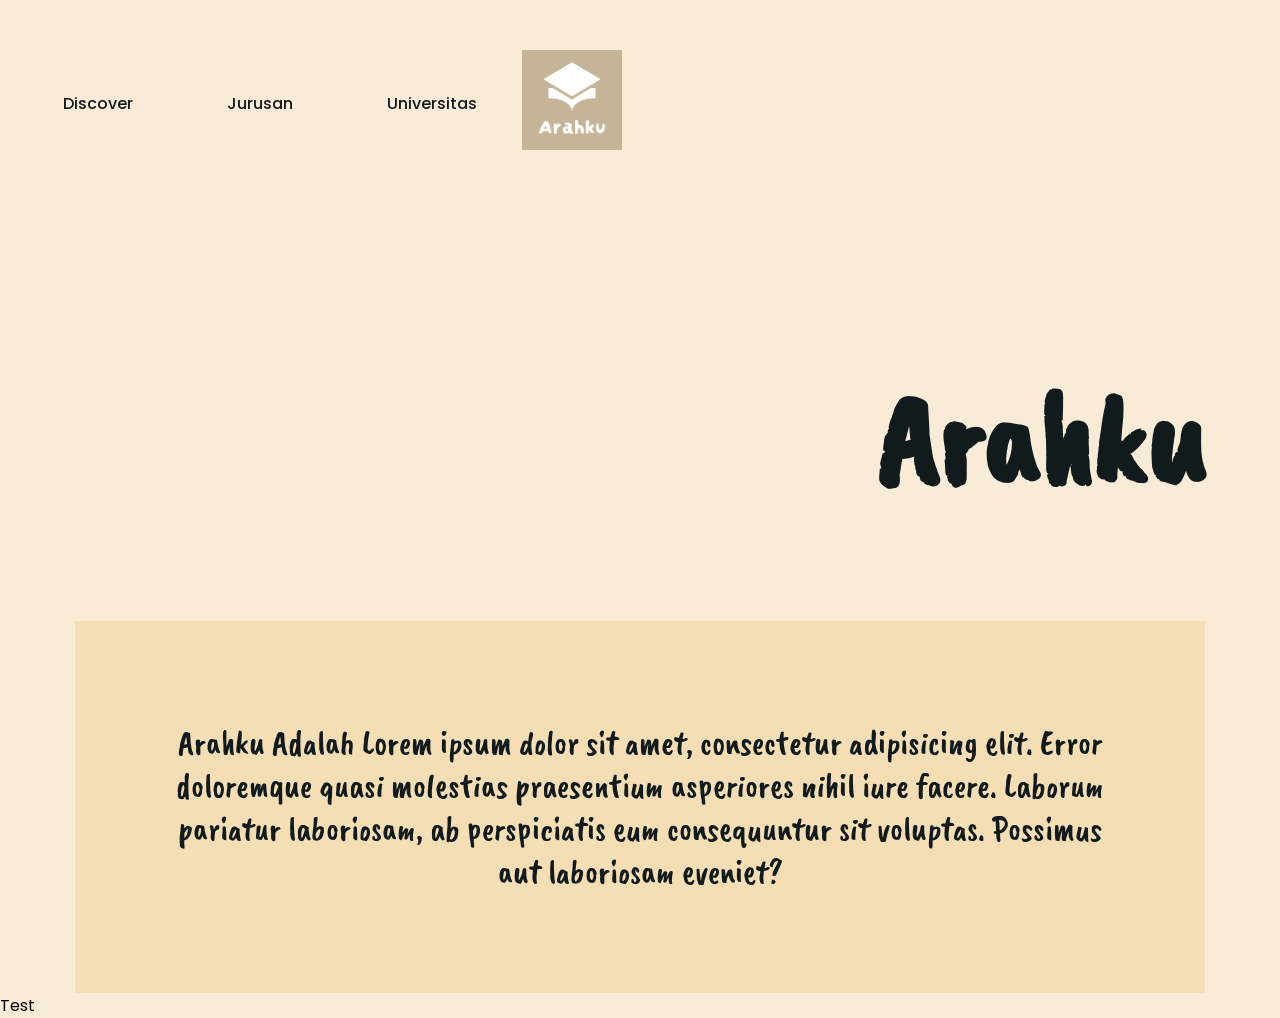
==== index.html @ 802bbb6f "0.0.1" ====
<!DOCTYPE html>
<html lang="en">

<head>
    <meta charset="UTF-8">
    <meta name="viewport" content="width=device-width, initial-scale=1.0">
    <link rel="icon" href="assets/Arahku Logo.png">
    <link rel="stylesheet" href="style.css">
    <link rel="preconnect" href="https://fonts.googleapis.com">
    <link rel="preconnect" href="https://fonts.gstatic.com" crossorigin>
    <link href="https://fonts.googleapis.com/css2?family=Caveat+Brush&display=swap" rel="stylesheet">
    <link rel="preconnect" href="https://fonts.googleapis.com">
    <link rel="preconnect" href="https://fonts.gstatic.com" crossorigin>
    <link href="https://fonts.googleapis.com/css2?family=Poppins:ital,wght@0,100;0,200;0,300;0,400;0,500;0,600;0,700;0,800;0,900;1,100;1,200;1,300;1,400;1,500;1,600;1,700;1,800;1,900&display=swap" rel="stylesheet">
    <title>Arahku</title>
</head>

    <body>
        <header>
           <div class="navbar">
                <div>
                    <nav>
                        <a href="pages/discover.html" target="_self">Discover</a>
                        <a href="pages/jurusan.html" target="_self">Jurusan</a>
                        <a href="pages/universitas.html" target="_self">Universitas</a>
                    </nav>
                </div>

                <div class="logo">
                    <img src="assets/Arahku Logo.png" alt="Logo Arahku" width="100px">
                </div>

           </div>
        </header>
    <main> 
        <div class="landingpage">
            <h1>Arahku</h1>
            <p>Arahku Adalah Lorem ipsum dolor sit amet, consectetur adipisicing elit. Error doloremque quasi molestias praesentium asperiores nihil iure facere. Laborum pariatur laboriosam, ab perspiciatis eum consequuntur sit voluptas. Possimus aut laboriosam eveniet?</p>
        </div>
        <p>Test</p>

    </main>

    </body>
</html>
---- style.css ----
* {
    margin:0px;
    box-sizing: border-box;
    padding: 0px;
}

html {
    scroll-behavior: smooth;
}

body {
    font-family: "Poppins", sans-serif;
    background-color: antiquewhite;
}

header {
    margin-top: 30px;
    display: grid;
    grid-template-columns: 1fr auto 1fr;
}

.navbar  {
    display: flex;
    justify-content: center;
    align-items: center;
    background-color: transparent;  
    flex-direction: flex-start;
    margin-top: 20px;
}

.navbar a {
    text-decoration: none;
    padding: 25px;
    color: #111A1C;
    font-weight: 500;
    font-size: 16px;
    margin-right: 20px;
    margin-left: 20px;
    transition: all 0.3s ease-in-out;
}

.navbar a:hover {
    text-decoration: none;
    font-size: 24px;
    font-weight: 600;
    transition: all 0.3s ease-in-out;
}

.landingpage {
    margin-top: 200px;
    margin-right: 75px;
    align-items: right;
    text-align: right;
    color:#111A1C;
    font-size: 65px;
    font-family: "Caveat Brush", cursive, sans-serif;
}

.landingpage > p {
    padding: 100px;
    margin-left: 75px;
    margin-top: 100px;
    background-color: wheat;
    display: flex;
    flex-direction: flex-start;
    text-align: center;
    align-items: center;
    font-size: 34px;
}
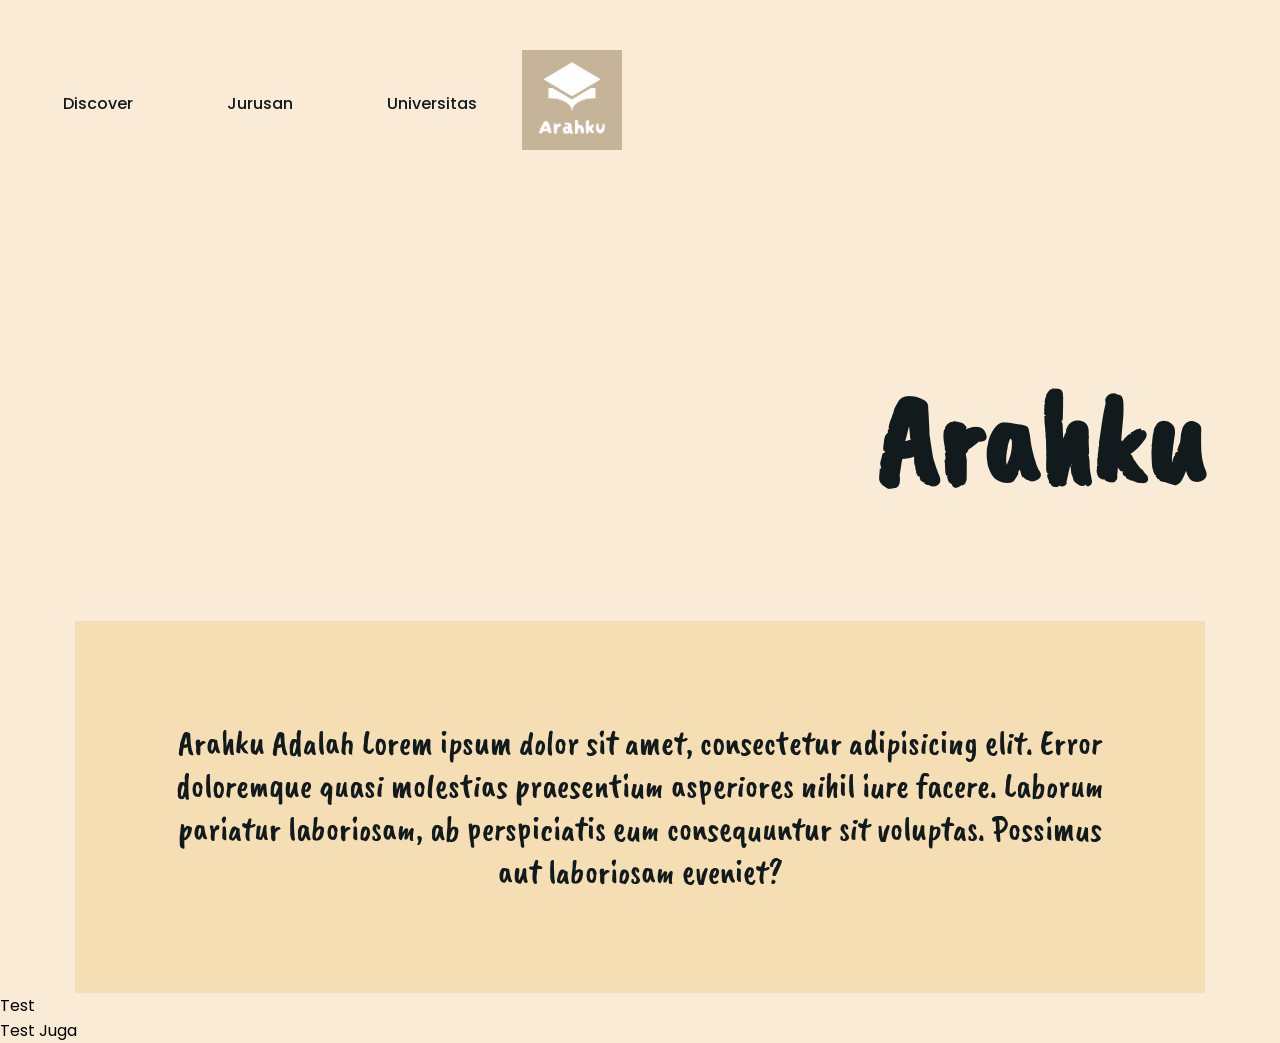
==== commit 3de51db2: "Update index.html" ====
--- a/index.html
+++ b/index.html
@@ -38,7 +38,7 @@
             <p>Arahku Adalah Lorem ipsum dolor sit amet, consectetur adipisicing elit. Error doloremque quasi molestias praesentium asperiores nihil iure facere. Laborum pariatur laboriosam, ab perspiciatis eum consequuntur sit voluptas. Possimus aut laboriosam eveniet?</p>
         </div>
         <p>Test</p>
-
+        <p>Test Juga</p>
     </main>
 
     </body>
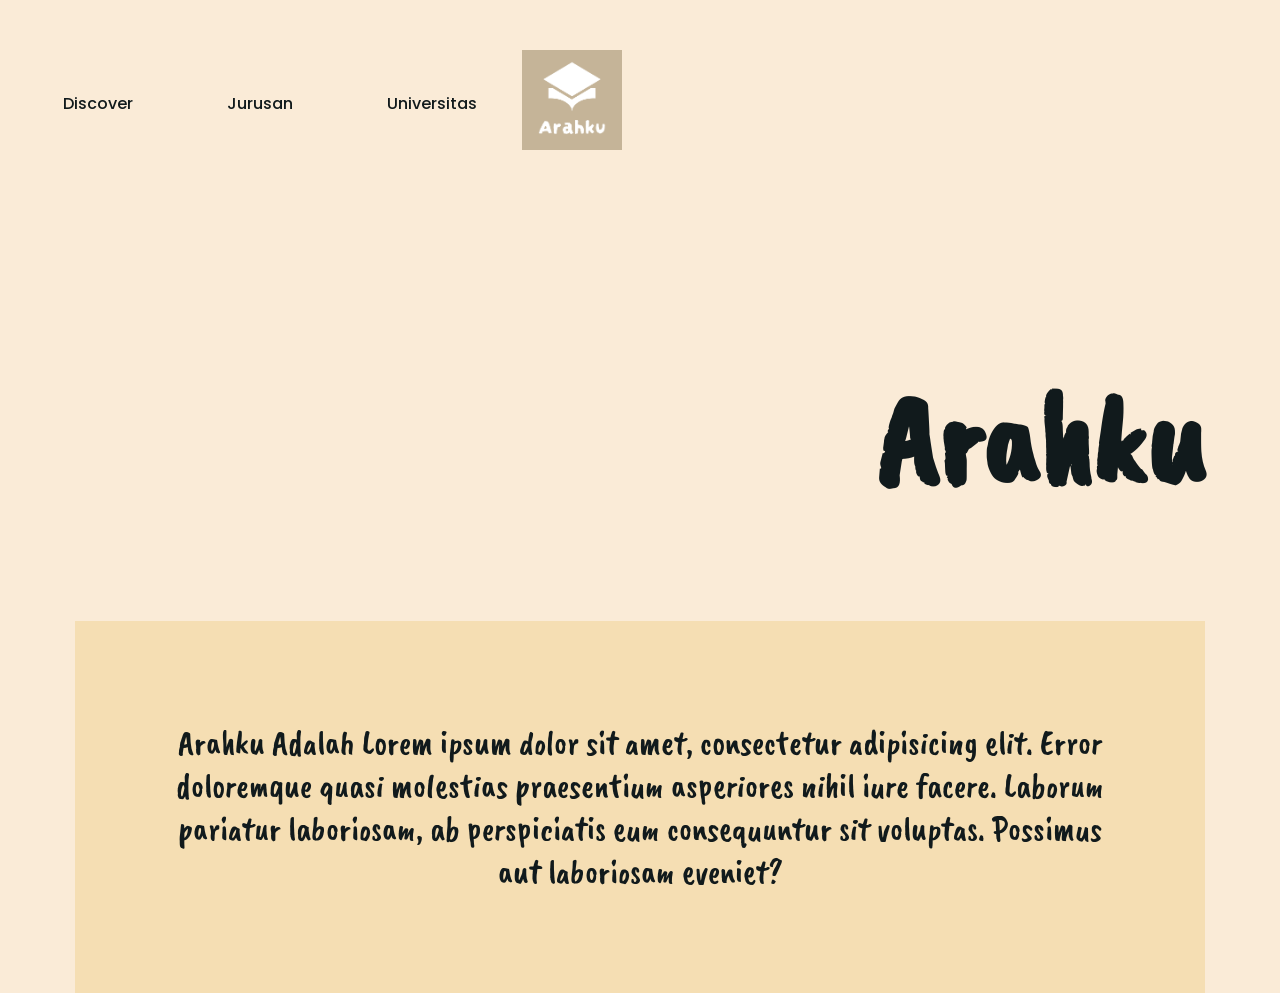
==== commit 6fae21a3: "Update index.html" ====
--- a/index.html
+++ b/index.html
@@ -37,8 +37,6 @@
             <h1>Arahku</h1>
             <p>Arahku Adalah Lorem ipsum dolor sit amet, consectetur adipisicing elit. Error doloremque quasi molestias praesentium asperiores nihil iure facere. Laborum pariatur laboriosam, ab perspiciatis eum consequuntur sit voluptas. Possimus aut laboriosam eveniet?</p>
         </div>
-        <p>Test</p>
-        <p>Test Juga</p>
     </main>
 
     </body>
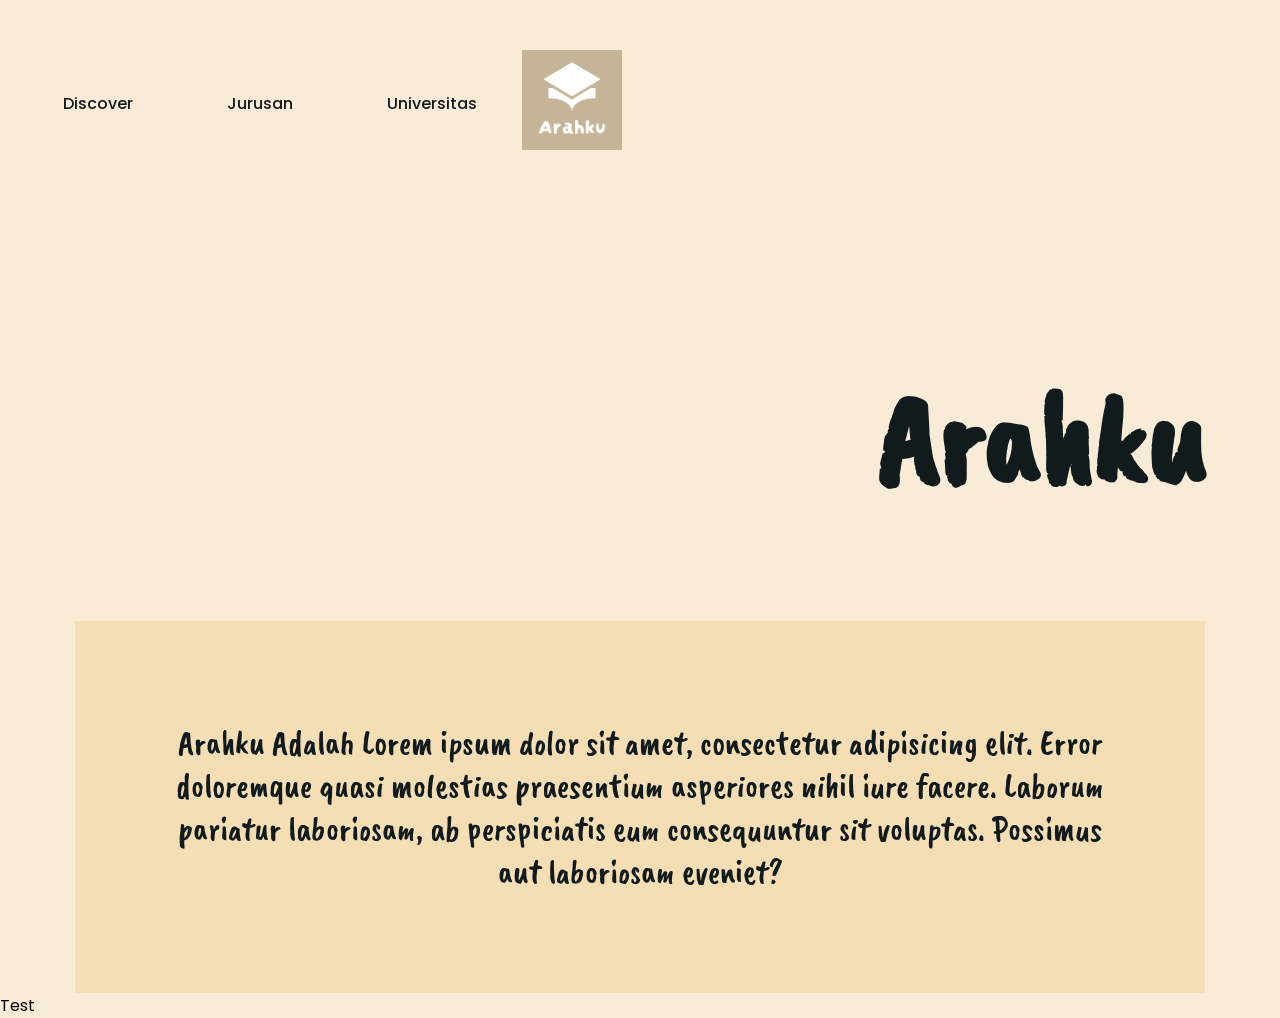
==== commit b8939139: "Update index.html" ====
--- a/index.html
+++ b/index.html
@@ -38,6 +38,6 @@
             <p>Arahku Adalah Lorem ipsum dolor sit amet, consectetur adipisicing elit. Error doloremque quasi molestias praesentium asperiores nihil iure facere. Laborum pariatur laboriosam, ab perspiciatis eum consequuntur sit voluptas. Possimus aut laboriosam eveniet?</p>
         </div>
     </main>
-
+    <p>Test</p>
     </body>
 </html>
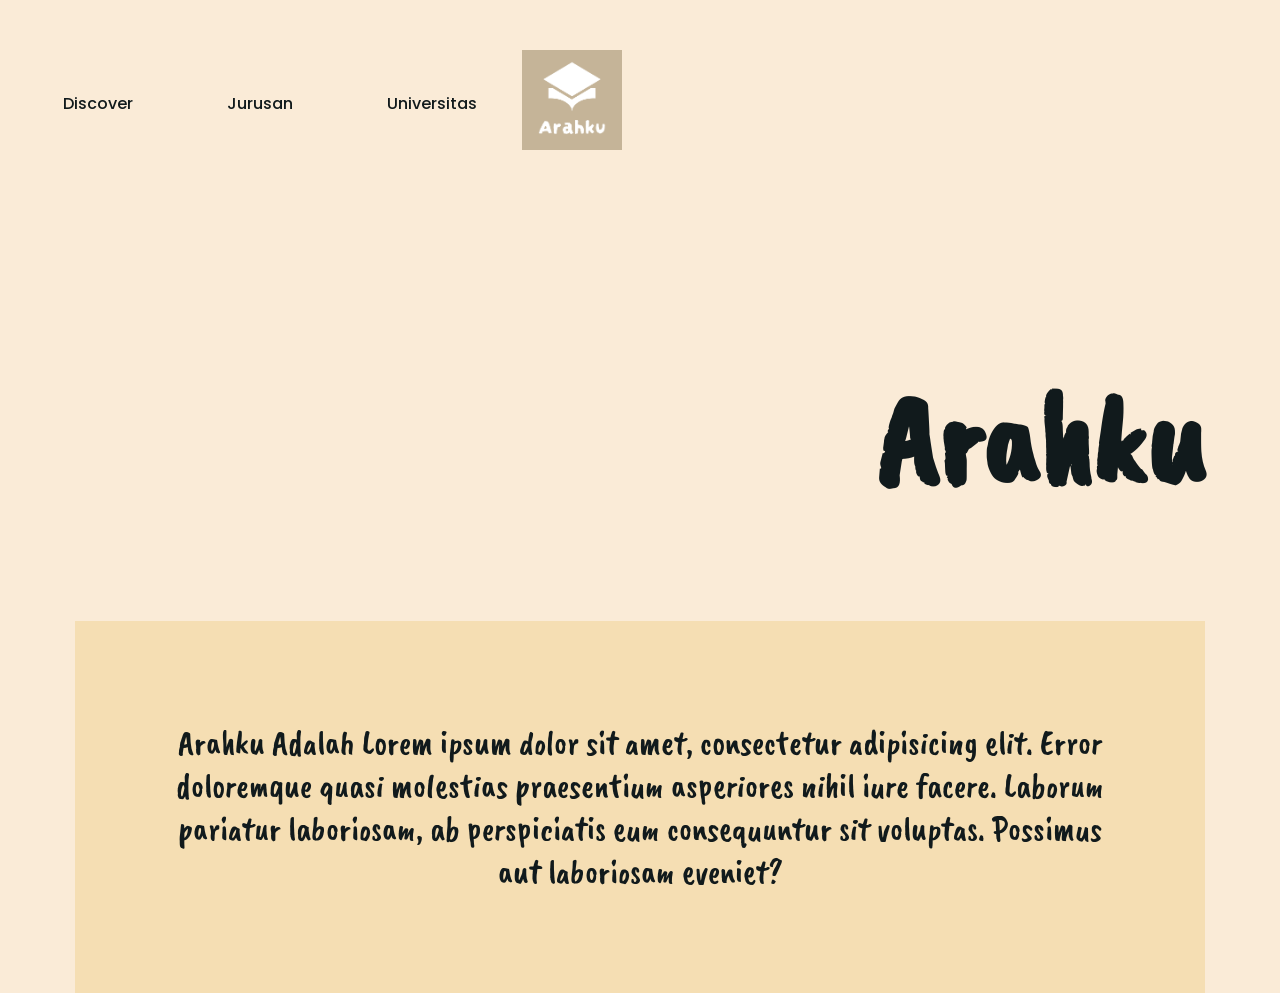
==== commit c02c2e5e: "Update index.html" ====
--- a/index.html
+++ b/index.html
@@ -38,6 +38,6 @@
             <p>Arahku Adalah Lorem ipsum dolor sit amet, consectetur adipisicing elit. Error doloremque quasi molestias praesentium asperiores nihil iure facere. Laborum pariatur laboriosam, ab perspiciatis eum consequuntur sit voluptas. Possimus aut laboriosam eveniet?</p>
         </div>
     </main>
-    <p>Test</p>
+
     </body>
 </html>
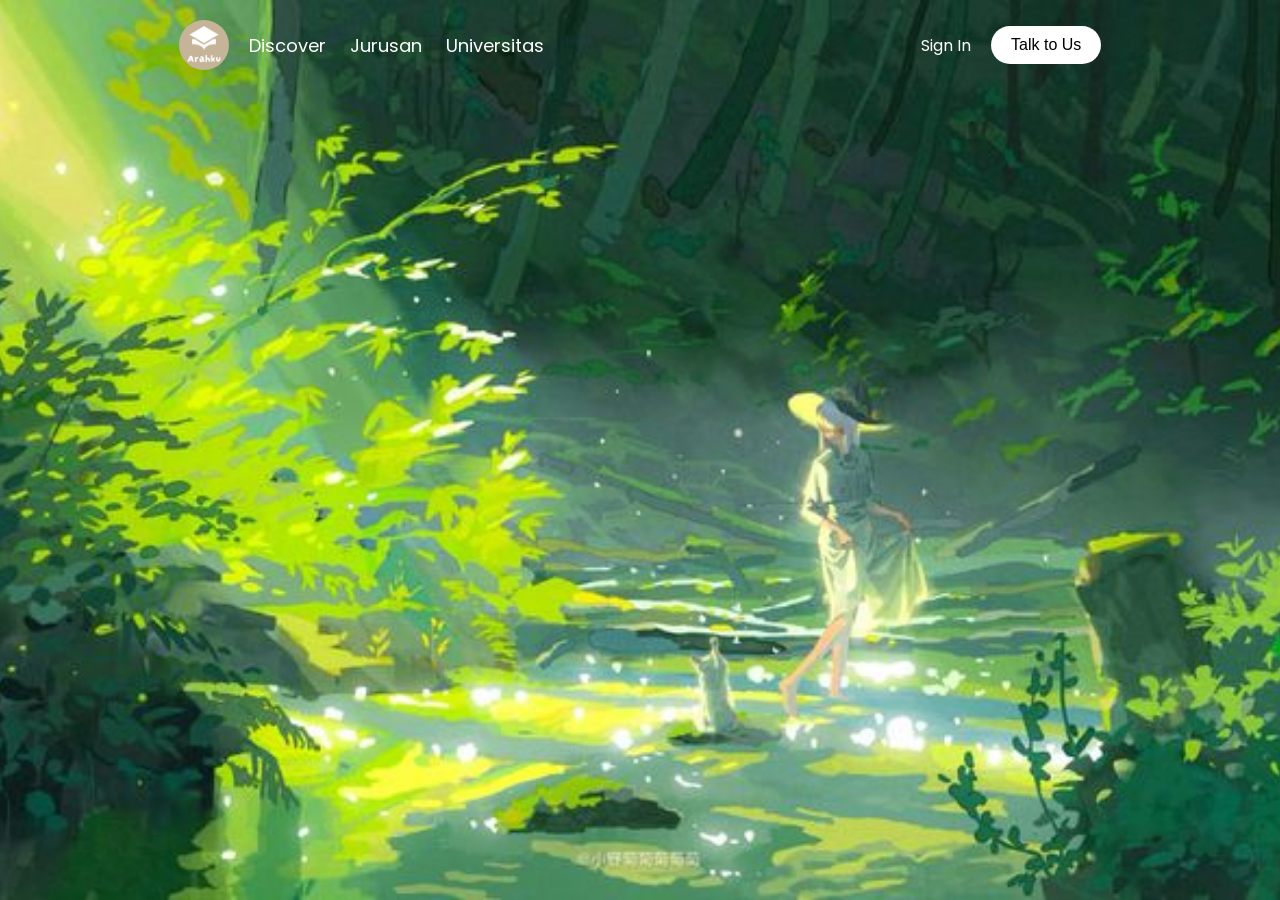
==== commit a87d9c61: "Perubahan Signifikan" ====
--- a/index.html
+++ b/index.html
@@ -17,26 +17,25 @@
 
     <body>
         <header>
-           <div class="navbar">
-                <div>
-                    <nav>
-                        <a href="pages/discover.html" target="_self">Discover</a>
-                        <a href="pages/jurusan.html" target="_self">Jurusan</a>
-                        <a href="pages/universitas.html" target="_self">Universitas</a>
-                    </nav>
-                </div>
-
-                <div class="logo">
-                    <img src="assets/Arahku Logo.png" alt="Logo Arahku" width="100px">
-                </div>
-
-           </div>
+            <div class="navbar">
+                <img src="assets/Arahku Logo.png" alt="logo">
+                <nav>
+                    
+                    <a href="discover.html">Discover</a>
+                    <a href="jurusan.html">Jurusan</a>
+                    <a href="universitas.html">Universitas</a>
+                </nav>
+            </div>
+            <div></div>
+            <div class="sign-in-navbar">
+                <a href="#">Sign In</a>
+                <button><a href="#">Talk to Us</a></button>
+            </div>
         </header>
     <main> 
-        <div class="landingpage">
-            <h1>Arahku</h1>
-            <p>Arahku Adalah Lorem ipsum dolor sit amet, consectetur adipisicing elit. Error doloremque quasi molestias praesentium asperiores nihil iure facere. Laborum pariatur laboriosam, ab perspiciatis eum consequuntur sit voluptas. Possimus aut laboriosam eveniet?</p>
-        </div>
+        <section class="hero">
+            
+        </section>
     </main>
 
     </body>
--- a/style.css
+++ b/style.css
@@ -10,62 +10,75 @@
 
 body {
     font-family: "Poppins", sans-serif;
-    background-color: antiquewhite;
+    background-image: url("assets/background.jpg");
+    background-size: cover;
+    background-position: center;
+    background-repeat: no-repeat;
+    background-attachment: fixed;
 }
 
 header {
-    margin-top: 30px;
-    display: grid;
-    grid-template-columns: 1fr auto 1fr;
+    display: flex;
+    justify-content: space-evenly;
+    align-items: center;
+    margin-top: 20px;
 }
 
-.navbar  {
+.navbar {
     display: flex;
     justify-content: center;
     align-items: center;
-    background-color: transparent;  
-    flex-direction: flex-start;
-    margin-top: 20px;
+}
+.navbar img {
+    object-fit: cover;
+    width: 50px;
+    height: auto;
+    border-radius: 50%;
+    margin-right: 20px
 }
 
 .navbar a {
     text-decoration: none;
-    padding: 25px;
-    color: #111A1C;
-    font-weight: 500;
-    font-size: 16px;
+    color: white;
+    font-size: 18px;
+    font-weight: 400;
+    font-style: bold;
     margin-right: 20px;
-    margin-left: 20px;
-    transition: all 0.3s ease-in-out;
 }
 
-.navbar a:hover {
-    text-decoration: none;
-    font-size: 24px;
-    font-weight: 600;
-    transition: all 0.3s ease-in-out;
+.sign-in-navbar {
+    display: flex;
+    gap: 20px;
+    align-items: center;
 }
 
-.landingpage {
-    margin-top: 200px;
-    margin-right: 75px;
-    align-items: right;
-    text-align: right;
-    color:#111A1C;
-    font-size: 65px;
-    font-family: "Caveat Brush", cursive, sans-serif;
+.sign-in-navbar a {
+    text-decoration: none;
+    color: white;
+    font-size: 16px;
+    font-weight: 400;
+    font-family: 'Poppins' sans-serif;
 }
 
-.landingpage > p {
-    padding: 100px;
-    margin-left: 75px;
-    margin-top: 100px;
-    background-color: wheat;
-    display: flex;
-    flex-direction: flex-start;
-    text-align: center;
-    align-items: center;
-    font-size: 34px;
+.sign-in-navbar button {
+    padding: 10px;
+    border-radius: 40px;
+    border: none;
+    background: white;
+    transition: 0.3s all ease-in-out;
+    color: black;
+    font-weight: 400;
+    font-family: 'Poppins' sans-serif;
 }
 
-    +.sign-in-navbar button a  {
+    padding: 10px;
+    border-radius: 40px;
+    border: none;
+    background: white;
+    transition: 0.3s all ease-in-out;
+    color: black;
+    font-weight: 400;
+    font-family: 'Poppins' sans-serif;
+}
+
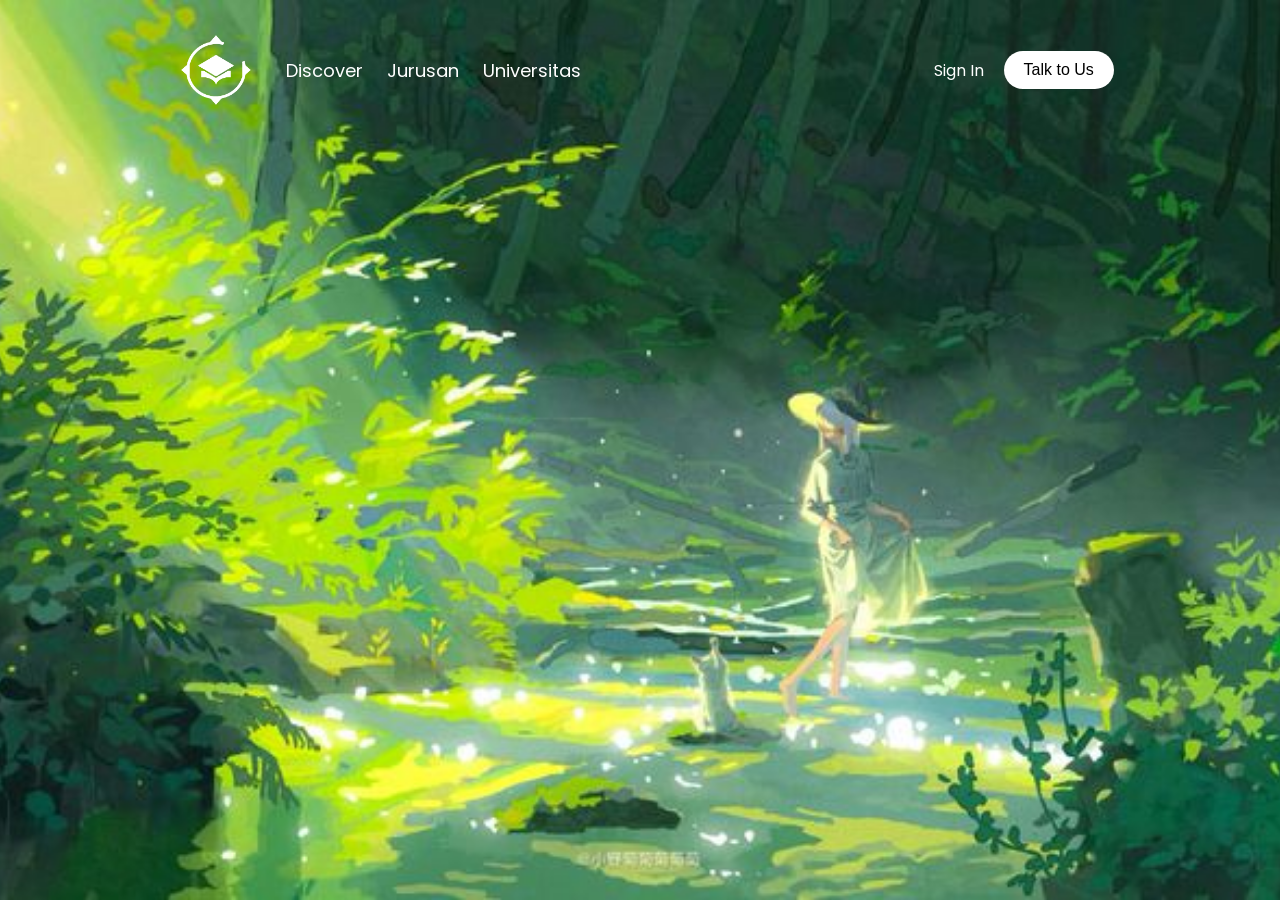
==== commit efe85e82: "0.0.3" ====
--- a/index.html
+++ b/index.html
@@ -18,7 +18,7 @@
     <body>
         <header>
             <div class="navbar">
-                <img src="assets/Arahku Logo.png" alt="logo">
+                <img src="assets/Arahku-logo.png" alt="logo">
                 <nav>
                     
                     <a href="discover.html">Discover</a>
--- a/style.css
+++ b/style.css
@@ -31,7 +31,7 @@
 }
 .navbar img {
     object-fit: cover;
-    width: 50px;
+    width: 100px;
     height: auto;
     border-radius: 50%;
     margin-right: 20px
